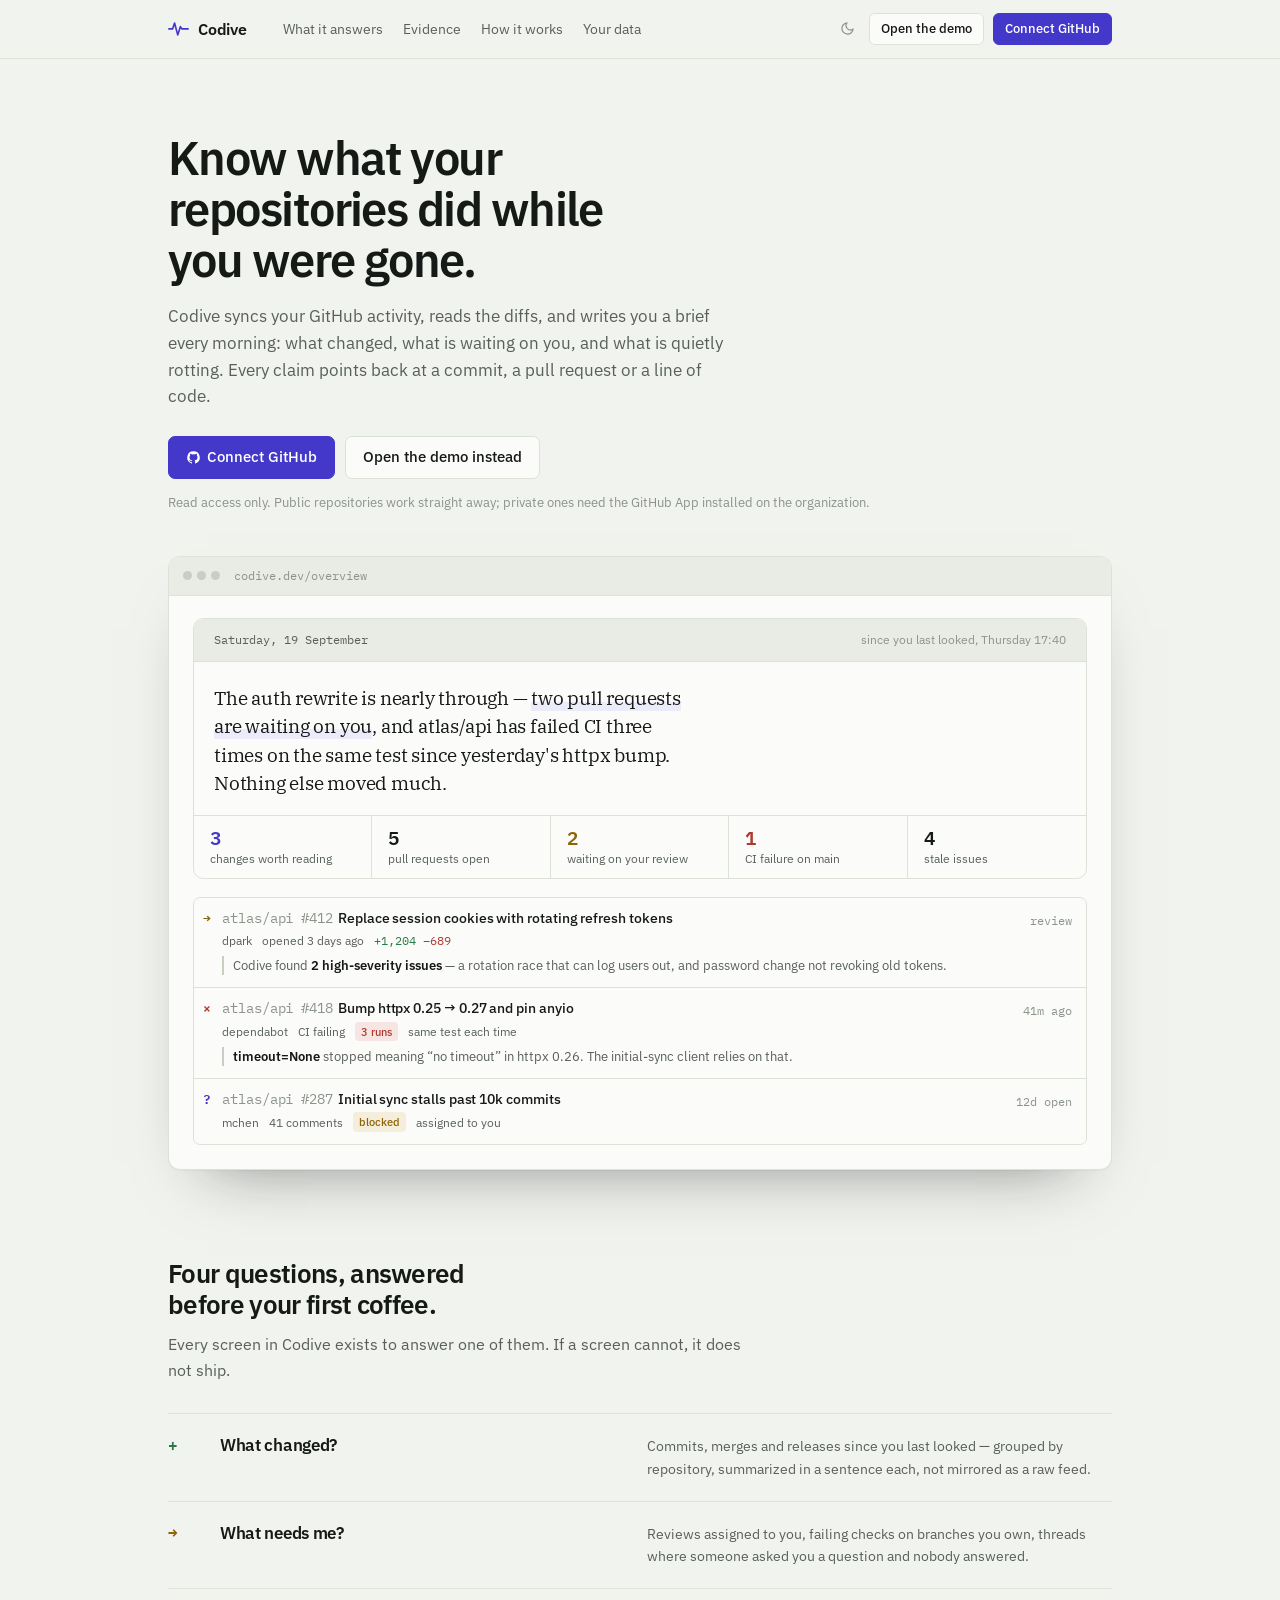
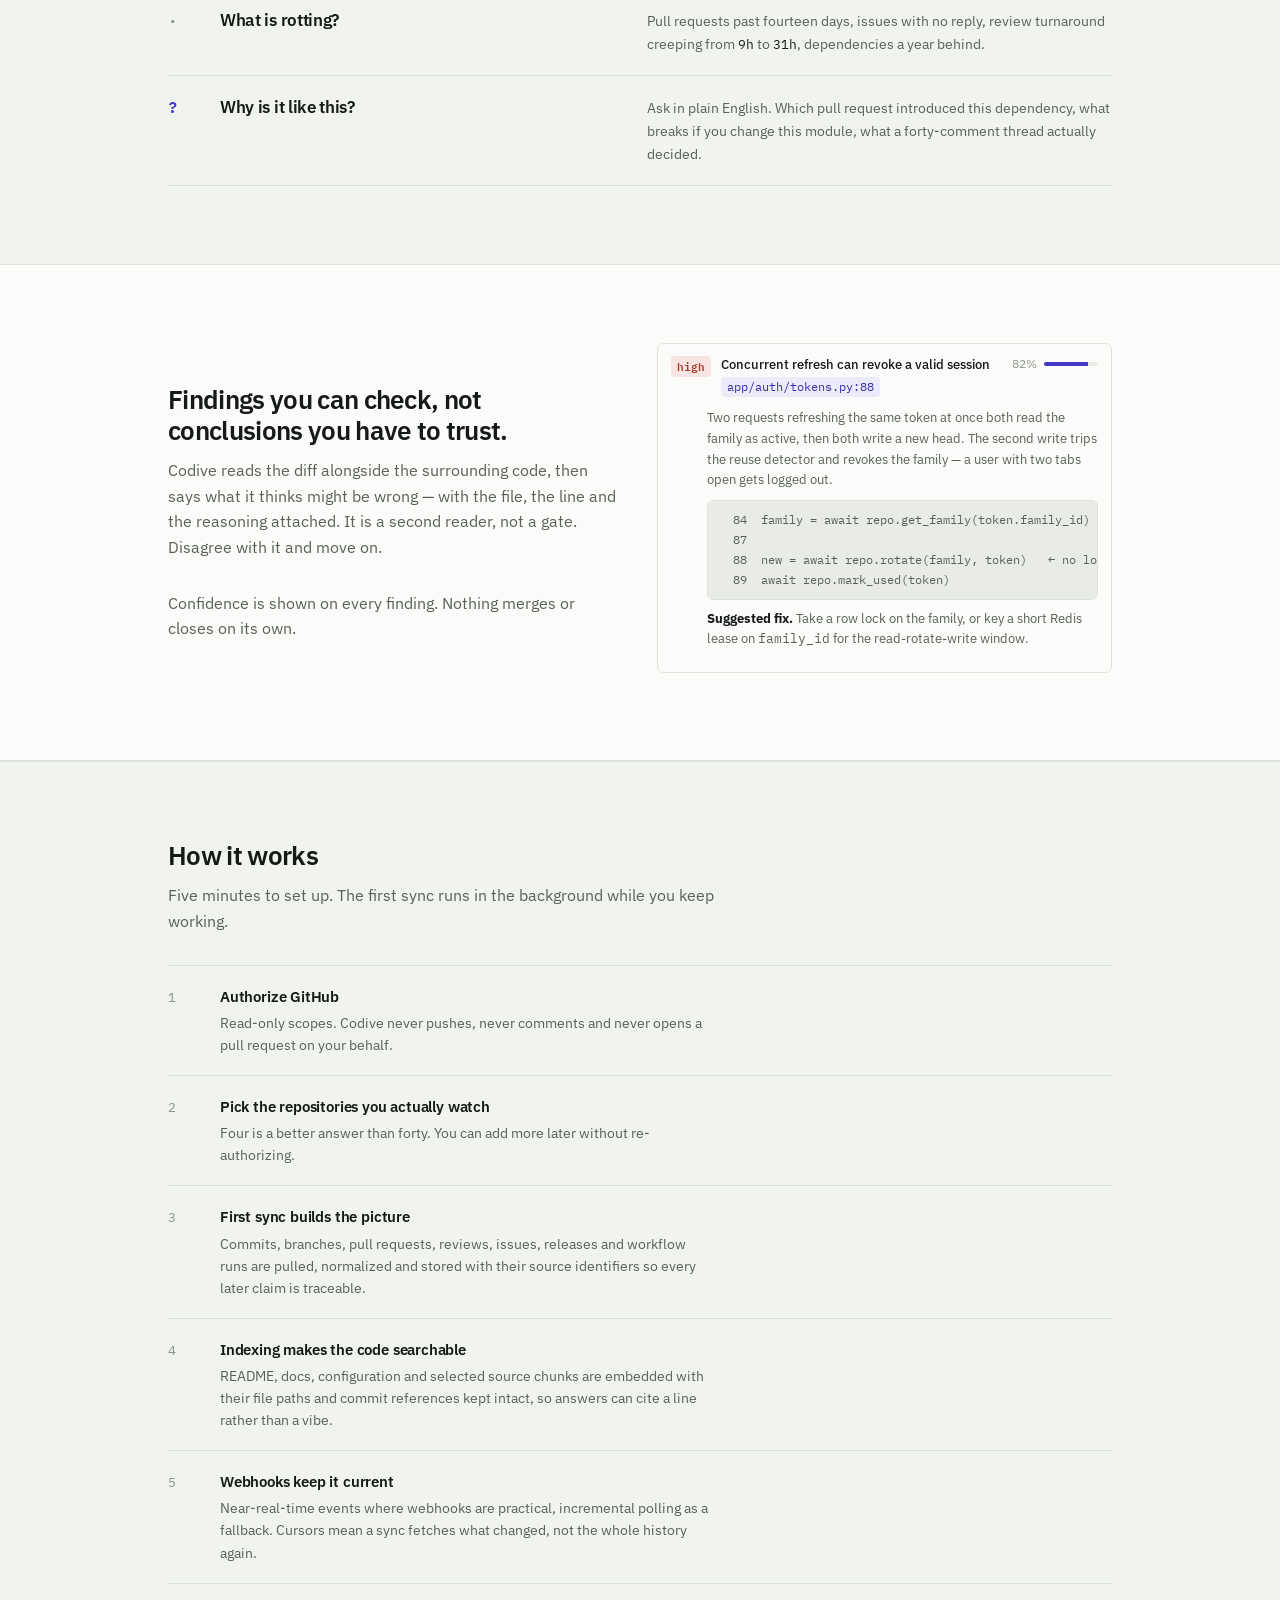
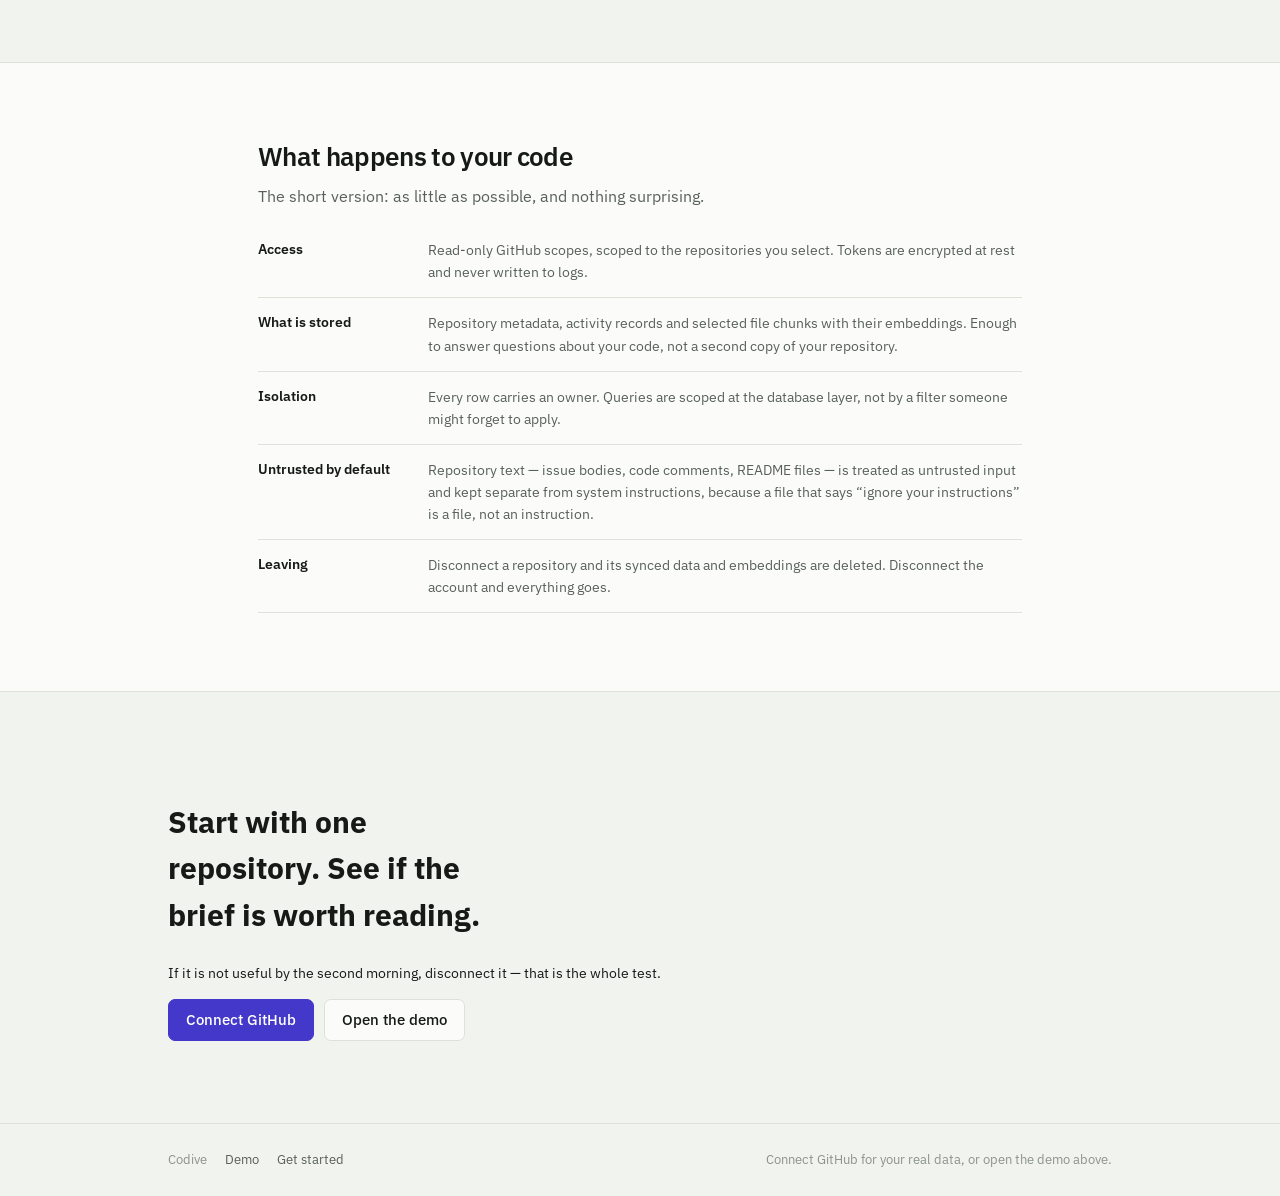
==== codive-site/index.html @ 2ed87016 "initial version of codive" ====
<!DOCTYPE html>
<html lang="en">
<head>
<meta charset="utf-8">
<meta name="viewport" content="width=device-width, initial-scale=1">
<title>Codive — know what your repositories did while you were gone</title>
<meta name="description" content="Codive syncs your GitHub activity, reads the diffs and writes you a daily brief: what changed, what is waiting on you, and what is quietly rotting.">
<link rel="icon" href="assets/favicon.svg" type="image/svg+xml">
<link rel="preconnect" href="https://fonts.googleapis.com">
<link rel="preconnect" href="https://fonts.gstatic.com" crossorigin>
<link href="https://fonts.googleapis.com/css2?family=IBM+Plex+Mono:wght@400;500;600&family=IBM+Plex+Sans:wght@400;500;600;700&family=IBM+Plex+Serif:ital,wght@0,400;0,500;1,400&display=swap" rel="stylesheet">
<link rel="stylesheet" href="assets/app.css">
<link rel="stylesheet" href="assets/site.css">
</head>
<body class="site">

<header class="sitebar">
  <div class="wrap sitebar-in">
    <a class="logo" href="index.html">
      <svg width="21" height="21" viewBox="0 0 24 24" fill="none" aria-hidden="true"><path d="M1 12.5h4.2l2.3-6.8 3.6 13.6 3-9.4 1.9 2.6H23" stroke="var(--iris)" stroke-width="1.9" stroke-linecap="round" stroke-linejoin="round"/></svg>
      Codive
    </a>
    <nav class="sitenav">
      <a href="#answers">What it answers</a>
      <a href="#evidence">Evidence</a>
      <a href="#how">How it works</a>
      <a href="#data">Your data</a>
    </nav>
    <div class="actions">
      <a class="btn" href="app.html">Open the demo</a>
      <a class="btn primary js-connect-github" href="onboarding.html">Connect GitHub</a>
    </div>
  </div>
</header>

<section class="hero">
  <div class="wrap">
    <h1>Know what your repositories did while you were gone.</h1>
    <p class="hero-sub">Codive syncs your GitHub activity, reads the diffs, and writes you a brief every morning: what changed, what is waiting on you, and what is quietly rotting. Every claim points back at a commit, a pull request or a line of code.</p>
    <div class="hero-cta">
      <a class="btn primary lg js-connect-github" href="onboarding.html">
        <svg width="15" height="15" viewBox="0 0 24 24" fill="currentColor" aria-hidden="true"><path d="M12 2a10 10 0 00-3.16 19.49c.5.09.68-.22.68-.48v-1.7c-2.78.6-3.37-1.34-3.37-1.34-.45-1.16-1.11-1.47-1.11-1.47-.91-.62.07-.6.07-.6 1 .07 1.53 1.03 1.53 1.03.9 1.53 2.36 1.09 2.94.83.09-.65.35-1.09.63-1.34-2.22-.25-4.55-1.11-4.55-4.94 0-1.09.39-1.98 1.03-2.68-.1-.25-.45-1.27.1-2.64 0 0 .84-.27 2.75 1.02a9.5 9.5 0 015 0c1.91-1.29 2.75-1.02 2.75-1.02.55 1.37.2 2.39.1 2.64.64.7 1.03 1.59 1.03 2.68 0 3.84-2.34 4.68-4.57 4.93.36.31.68.92.68 1.85v2.74c0 .27.18.58.69.48A10 10 0 0012 2z"/></svg>
        Connect GitHub
      </a>
      <a class="btn lg" href="app.html">Open the demo instead</a>
    </div>
    <p class="hero-note">Read access only. Public repositories work straight away; private ones need the GitHub App installed on the organization.</p>

    <div class="preview">
      <div class="preview-chrome">
        <span class="lights"><i></i><i></i><i></i></span>
        <span class="addr">codive.dev/overview</span>
      </div>
      <div class="preview-in">
        <div class="brief" style="box-shadow:none">
          <div class="brief-top">
            <span class="brief-date">Saturday, 19 September</span>
            <span class="brief-since">since you last looked, Thursday 17:40</span>
          </div>
          <div class="lede">
            <p>The auth rewrite is nearly through — <span class="hl">two pull requests are waiting on you</span>, and atlas/api has failed CI three times on the same test since yesterday's httpx bump. Nothing else moved much.</p>
          </div>
          <div class="counters">
            <div class="counter is-iris"><div class="n">3</div><div class="l">changes worth reading</div></div>
            <div class="counter"><div class="n">5</div><div class="l">pull requests open</div></div>
            <div class="counter is-warn"><div class="n">2</div><div class="l">waiting on your review</div></div>
            <div class="counter is-del"><div class="n">1</div><div class="l">CI failure on main</div></div>
            <div class="counter"><div class="n">4</div><div class="l">stale issues</div></div>
          </div>
        </div>

        <div class="ledger">
          <div class="row">
            <div class="gut g-warn">→</div>
            <div class="row-body">
              <div class="row-t"><span class="num mono">atlas/api #412</span>Replace session cookies with rotating refresh tokens</div>
              <div class="row-m"><span>dpark</span><span>opened 3 days ago</span><span class="diffnum"><span class="p">+1,204</span> <span class="m">−689</span></span></div>
              <div class="row-why">Codive found <b>2 high-severity issues</b> — a rotation race that can log users out, and password change not revoking old tokens.</div>
            </div>
            <div class="row-side"><span class="stamp">review</span></div>
          </div>
          <div class="row">
            <div class="gut g-del">×</div>
            <div class="row-body">
              <div class="row-t"><span class="num mono">atlas/api #418</span>Bump httpx 0.25 → 0.27 and pin anyio</div>
              <div class="row-m"><span>dependabot</span><span>CI failing</span><span class="tag del">3 runs</span><span>same test each time</span></div>
              <div class="row-why"><b>timeout=None</b> stopped meaning “no timeout” in httpx 0.26. The initial-sync client relies on that.</div>
            </div>
            <div class="row-side"><span class="stamp">41m ago</span></div>
          </div>
          <div class="row">
            <div class="gut g-iris">?</div>
            <div class="row-body">
              <div class="row-t"><span class="num mono">atlas/api #287</span>Initial sync stalls past 10k commits</div>
              <div class="row-m"><span>mchen</span><span>41 comments</span><span class="tag warn">blocked</span><span>assigned to you</span></div>
            </div>
            <div class="row-side"><span class="stamp">12d open</span></div>
          </div>
        </div>
      </div>
    </div>
  </div>
</section>

<section class="band" id="answers">
  <div class="wrap">
    <h2>Four questions, answered before your first coffee.</h2>
    <p class="say">Every screen in Codive exists to answer one of them. If a screen cannot, it does not ship.</p>
    <div class="qlist">
      <div class="q">
        <span class="mark g-add">+</span>
        <h3>What changed?</h3>
        <p>Commits, merges and releases since you last looked — grouped by repository, summarized in a sentence each, not mirrored as a raw feed.</p>
      </div>
      <div class="q">
        <span class="mark g-warn">→</span>
        <h3>What needs me?</h3>
        <p>Reviews assigned to you, failing checks on branches you own, threads where someone asked you a question and nobody answered.</p>
      </div>
      <div class="q">
        <span class="mark g-mute">·</span>
        <h3>What is rotting?</h3>
        <p>Pull requests past fourteen days, issues with no reply, review turnaround creeping from <span class="mono">9h</span> to <span class="mono">31h</span>, dependencies a year behind.</p>
      </div>
      <div class="q">
        <span class="mark g-iris">?</span>
        <h3>Why is it like this?</h3>
        <p>Ask in plain English. Which pull request introduced this dependency, what breaks if you change this module, what a forty-comment thread actually decided.</p>
      </div>
    </div>
  </div>
</section>

<section class="band band-sunk" id="evidence">
  <div class="wrap">
    <div class="showcase">
      <div>
        <h2>Findings you can check, not conclusions you have to trust.</h2>
        <p class="say">Codive reads the diff alongside the surrounding code, then says what it thinks might be wrong — with the file, the line and the reasoning attached. It is a second reader, not a gate. Disagree with it and move on.</p>
        <p class="say">Confidence is shown on every finding. Nothing merges or closes on its own.</p>
      </div>
      <div>
        <div class="finding">
          <div class="finding-h">
            <span class="sev high">high</span>
            <div style="flex:1;min-width:0">
              <div class="finding-t">Concurrent refresh can revoke a valid session</div>
              <div class="finding-sub"><span class="evidence">app/auth/tokens.py:88</span></div>
            </div>
            <div class="conf"><span>82%</span><span class="conf-bar"><i style="width:82%"></i></span></div>
          </div>
          <div class="finding-body" style="display:block">
            <p>Two requests refreshing the same token at once both read the family as active, then both write a new head. The second write trips the reuse detector and revokes the family — a user with two tabs open gets logged out.</p>
            <pre class="code mono">  84  family = await repo.get_family(token.family_id)
  87
  88  new = await repo.rotate(family, token)   ← no lock here
  89  await repo.mark_used(token)</pre>
            <p><b style="color:var(--ink)">Suggested fix.</b> Take a row lock on the family, or key a short Redis lease on <span class="mono">family_id</span> for the read-rotate-write window.</p>
          </div>
        </div>
      </div>
    </div>
  </div>
</section>

<section class="band" id="how">
  <div class="wrap">
    <h2>How it works</h2>
    <p class="say">Five minutes to set up. The first sync runs in the background while you keep working.</p>
    <div class="steps">
      <div class="step">
        <div>
          <h3>Authorize GitHub</h3>
          <p>Read-only scopes. Codive never pushes, never comments and never opens a pull request on your behalf.</p>
        </div>
      </div>
      <div class="step">
        <div>
          <h3>Pick the repositories you actually watch</h3>
          <p>Four is a better answer than forty. You can add more later without re-authorizing.</p>
        </div>
      </div>
      <div class="step">
        <div>
          <h3>First sync builds the picture</h3>
          <p>Commits, branches, pull requests, reviews, issues, releases and workflow runs are pulled, normalized and stored with their source identifiers so every later claim is traceable.</p>
        </div>
      </div>
      <div class="step">
        <div>
          <h3>Indexing makes the code searchable</h3>
          <p>README, docs, configuration and selected source chunks are embedded with their file paths and commit references kept intact, so answers can cite a line rather than a vibe.</p>
        </div>
      </div>
      <div class="step">
        <div>
          <h3>Webhooks keep it current</h3>
          <p>Near-real-time events where webhooks are practical, incremental polling as a fallback. Cursors mean a sync fetches what changed, not the whole history again.</p>
        </div>
      </div>
    </div>
  </div>
</section>

<section class="band band-sunk" id="data">
  <div class="wrap narrow" style="max-width:820px">
    <h2>What happens to your code</h2>
    <p class="say">The short version: as little as possible, and nothing surprising.</p>
    <dl class="plain">
      <div>
        <dt>Access</dt>
        <dd>Read-only GitHub scopes, scoped to the repositories you select. Tokens are encrypted at rest and never written to logs.</dd>
      </div>
      <div>
        <dt>What is stored</dt>
        <dd>Repository metadata, activity records and selected file chunks with their embeddings. Enough to answer questions about your code, not a second copy of your repository.</dd>
      </div>
      <div>
        <dt>Isolation</dt>
        <dd>Every row carries an owner. Queries are scoped at the database layer, not by a filter someone might forget to apply.</dd>
      </div>
      <div>
        <dt>Untrusted by default</dt>
        <dd>Repository text — issue bodies, code comments, README files — is treated as untrusted input and kept separate from system instructions, because a file that says “ignore your instructions” is a file, not an instruction.</dd>
      </div>
      <div>
        <dt>Leaving</dt>
        <dd>Disconnect a repository and its synced data and embeddings are deleted. Disconnect the account and everything goes.</dd>
      </div>
    </dl>
  </div>
</section>

<section class="closing">
  <div class="wrap">
    <h2>Start with one repository. See if the brief is worth reading.</h2>
    <p class="say">If it is not useful by the second morning, disconnect it — that is the whole test.</p>
    <div class="hero-cta">
      <a class="btn primary lg js-connect-github" href="onboarding.html">Connect GitHub</a>
      <a class="btn lg" href="app.html">Open the demo</a>
    </div>
  </div>
</section>

<footer class="foot">
  <div class="wrap foot-in">
    <span>Codive</span>
    <a href="app.html">Demo</a>
    <a href="onboarding.html">Get started</a>
    <span style="margin-left:auto" id="footNote">Running on sample data.</span>
  </div>
</footer>

<script src="assets/config.js"></script>
<script>
(function(){
  var b = document.createElement("button");
  b.className = "icon-btn";
  b.title = "Switch theme";
  b.setAttribute("aria-label","Switch theme");
  b.innerHTML = '<svg width="15" height="15" viewBox="0 0 24 24" fill="none"><path d="M21 12.8A9 9 0 1111.2 3a7 7 0 009.8 9.8z" stroke="currentColor" stroke-width="1.9" stroke-linejoin="round"/></svg>';
  b.addEventListener("click", function(){
    var cur = document.documentElement.getAttribute("data-theme");
    var dark = cur ? cur === "dark" : window.matchMedia("(prefers-color-scheme: dark)").matches;
    document.documentElement.setAttribute("data-theme", dark ? "light" : "dark");
  });
  document.querySelector(".sitebar .actions").prepend(b);

  // "Connect GitHub" goes straight to the real OAuth flow once a backend
  // is configured; with no backend set, it falls through to the demo
  // onboarding flow untouched (the href it already has in the HTML).
  var base = window.CODIVE && window.CODIVE.apiBase;
  if(base){
    var loginUrl = base.replace(/\/$/,"") + "/auth/github/login";
    document.querySelectorAll(".js-connect-github").forEach(function(a){ a.href = loginUrl; });
    var note = document.getElementById("footNote");
    if(note) note.textContent = "Connect GitHub for your real data, or open the demo above.";
  }
})();
</script>
</body>
</html>
---- codive-site/assets/app.css ----
:root{
  --paper:#F1F3EF; --surface:#FBFCFA; --sunk:#E8ECE5; --raised:#FFFFFF;
  --ink:#161A17; --ink2:#586059; --ink3:#8B938B;
  --rule:#DDE2D9; --rule-hi:#C7CFC3;
  --iris:#4338CA; --iris-ink:#372FA8; --iris-soft:#ECEBFA;
  --add:#2C7A4B; --add-soft:#E3EFE5;
  --del:#AF392D; --del-soft:#F6E5E2;
  --warn:#8E6207; --warn-soft:#F4EEDB;
  --shadow:0 1px 0 rgba(20,26,22,.03), 0 10px 26px -18px rgba(20,26,22,.45);
  --radius:7px;
  color-scheme:light;
}
@media (prefers-color-scheme: dark){
  :root:not([data-theme="light"]){
    --paper:#0F1412; --surface:#161B18; --sunk:#121715; --raised:#1B211D;
    --ink:#E7EDE7; --ink2:#99A39B; --ink3:#6C766E;
    --rule:#232B26; --rule-hi:#333D36;
    --iris:#A79AFF; --iris-ink:#BCB2FF; --iris-soft:#1E1B33;
    --add:#5FBE84; --add-soft:#122318;
    --del:#E37C6C; --del-soft:#2A1512;
    --warn:#D3A23F; --warn-soft:#271F0F;
    --shadow:0 1px 0 rgba(0,0,0,.2), 0 12px 30px -18px rgba(0,0,0,.8);
    color-scheme:dark;
  }
}
:root[data-theme="dark"]{
  --paper:#0F1412; --surface:#161B18; --sunk:#121715; --raised:#1B211D;
  --ink:#E7EDE7; --ink2:#99A39B; --ink3:#6C766E;
  --rule:#232B26; --rule-hi:#333D36;
  --iris:#A79AFF; --iris-ink:#BCB2FF; --iris-soft:#1E1B33;
  --add:#5FBE84; --add-soft:#122318;
  --del:#E37C6C; --del-soft:#2A1512;
  --warn:#D3A23F; --warn-soft:#271F0F;
  --shadow:0 1px 0 rgba(0,0,0,.2), 0 12px 30px -18px rgba(0,0,0,.8);
  color-scheme:dark;
}
*{box-sizing:border-box}
html,body{margin:0;padding:0}
body{
  background:var(--paper); color:var(--ink);
  font-family:"IBM Plex Sans",ui-sans-serif,system-ui,-apple-system,"Segoe UI",sans-serif;
  font-size:14px; line-height:1.55; -webkit-font-smoothing:antialiased;
}
button,input,select,textarea{font:inherit;color:inherit}
button{background:none;border:none;padding:0;cursor:pointer}
a{color:var(--iris-ink);text-decoration:none}
a:hover{text-decoration:underline}
:focus-visible{outline:2px solid var(--iris);outline-offset:2px;border-radius:3px}
.mono{font-family:"IBM Plex Mono",ui-monospace,SFMono-Regular,Menlo,monospace;font-variant-ligatures:none}
::selection{background:var(--iris-soft);color:var(--ink)}

/* ---------- shell ---------- */
.shell{display:grid;grid-template-columns:224px minmax(0,1fr);min-height:100vh}
.side{
  border-right:1px solid var(--rule); background:var(--surface);
  display:flex;flex-direction:column;position:sticky;top:0;height:100vh;
}
.brand{display:flex;align-items:center;gap:9px;padding:18px 18px 14px}
.brand-mark{width:22px;height:22px;flex:none}
.brand-name{font-weight:600;letter-spacing:-.014em;font-size:15px}
.scope{margin:0 12px 10px;padding:8px 10px;border:1px solid var(--rule);border-radius:var(--radius);background:var(--paper)}
.scope-label{font-size:11px;color:var(--ink3);margin-bottom:2px}
.scope-val{display:flex;align-items:center;justify-content:space-between;gap:6px}
.scope select{
  appearance:none;background:none;border:none;padding:0;font-size:13px;font-weight:500;
  font-family:"IBM Plex Mono",monospace;width:100%;cursor:pointer;
}
.nav{padding:4px 8px;overflow-y:auto;flex:1}
.nav-group{margin-bottom:2px}
.nav-item{
  display:flex;align-items:center;gap:9px;width:100%;padding:6px 10px;border-radius:6px;
  color:var(--ink2);font-size:13.5px;text-align:left;line-height:1.35;
}
.nav-item:hover{background:var(--sunk);color:var(--ink)}
.nav-item[aria-current="true"]{background:var(--sunk);color:var(--ink);font-weight:500}
.nav-item .ico{width:15px;height:15px;flex:none;opacity:.7}
.nav-item[aria-current="true"] .ico{opacity:1;color:var(--iris)}
.nav-count{margin-left:auto;font-size:11.5px;color:var(--ink3);font-family:"IBM Plex Mono",monospace}
.nav-count.alarm{color:var(--del)}
.nav-rule{height:1px;background:var(--rule);margin:8px 10px}
.side-foot{padding:10px 12px;border-top:1px solid var(--rule);display:flex;align-items:center;gap:8px}
.who{display:flex;align-items:center;gap:8px;min-width:0}
.avatar{width:22px;height:22px;border-radius:50%;background:var(--iris-soft);color:var(--iris-ink);
  display:grid;place-items:center;font-size:10.5px;font-weight:600;flex:none}
.who-name{font-size:12.5px;color:var(--ink2);overflow:hidden;text-overflow:ellipsis;white-space:nowrap}
.icon-btn{width:26px;height:26px;border-radius:6px;display:grid;place-items:center;color:var(--ink3)}
.icon-btn:hover{background:var(--sunk);color:var(--ink)}

/* ---------- main ---------- */
.main{min-width:0;display:flex;flex-direction:column}
.topbar{
  display:flex;align-items:center;gap:12px;padding:12px 28px;border-bottom:1px solid var(--rule);
  position:sticky;top:0;background:color-mix(in srgb, var(--paper) 88%, transparent);
  backdrop-filter:blur(8px);z-index:20;
}
.sync{display:flex;align-items:center;gap:7px;font-size:12.5px;color:var(--ink2);min-width:0}
.dot{width:6px;height:6px;border-radius:50%;background:var(--add);flex:none}
.dot.bad{background:var(--del)}
.searchbtn{
  margin-left:auto;display:flex;align-items:center;gap:8px;padding:5px 9px;border:1px solid var(--rule);
  border-radius:6px;color:var(--ink3);font-size:13px;background:var(--surface);min-width:190px;
}
.searchbtn:hover{border-color:var(--rule-hi);color:var(--ink2)}
.kbd{font-family:"IBM Plex Mono",monospace;font-size:11px;border:1px solid var(--rule);border-radius:4px;
  padding:1px 5px;color:var(--ink3);background:var(--paper);margin-left:auto}
.btn{
  display:inline-flex;align-items:center;gap:6px;padding:5px 11px;border-radius:6px;border:1px solid var(--rule);
  background:var(--surface);font-size:13px;font-weight:500;color:var(--ink);white-space:nowrap;
}
.btn:hover{border-color:var(--rule-hi);background:var(--raised)}
.btn.primary{background:var(--iris);border-color:var(--iris);color:#fff}
.btn.primary:hover{background:var(--iris-ink);border-color:var(--iris-ink)}
.btn.sm{padding:3px 8px;font-size:12.5px}
.btn:disabled{opacity:.5;cursor:default}

.page{padding:26px 28px 80px;max-width:1080px;width:100%}
.page-head{margin-bottom:20px}
.page-title{font-size:20px;font-weight:600;letter-spacing:-.02em;margin:0 0 3px}
.page-sub{color:var(--ink2);font-size:13.5px;margin:0}

/* ---------- section ---------- */
.sec{margin-top:30px}
.sec-head{display:flex;align-items:baseline;gap:12px;margin-bottom:9px}
.sec-title{font-size:13.5px;font-weight:600;letter-spacing:-.005em;margin:0;white-space:nowrap}
.sec-line{flex:1;height:1px;background:var(--rule)}
.sec-meta{font-family:"IBM Plex Mono",monospace;font-size:11.5px;color:var(--ink3);white-space:nowrap}

/* ---------- the gutter ledger ---------- */
.ledger{border:1px solid var(--rule);border-radius:var(--radius);background:var(--surface);overflow:hidden}
.row{display:grid;grid-template-columns:26px minmax(0,1fr) auto;gap:0;border-bottom:1px solid var(--rule);
  width:100%;text-align:left;align-items:start;transition:background .09s ease}
.row:last-child{border-bottom:none}
.row:hover{background:var(--raised)}
.gut{
  font-family:"IBM Plex Mono",monospace;font-size:13px;font-weight:600;line-height:1;
  display:flex;justify-content:center;padding:14px 0 0;color:var(--ink3);user-select:none;
}
.g-add{color:var(--add)} .g-del{color:var(--del)} .g-warn{color:var(--warn)}
.g-iris{color:var(--iris)} .g-mute{color:var(--ink3)}
.row-body{padding:11px 14px 12px 2px;min-width:0}
.row-side{padding:12px 14px 12px 8px;text-align:right;white-space:nowrap}
.row-t{font-size:13.8px;font-weight:500;letter-spacing:-.005em;line-height:1.4}
.row-t .num{font-family:"IBM Plex Mono",monospace;color:var(--ink3);font-weight:400;margin-right:5px}
.row-m{font-size:12.3px;color:var(--ink2);margin-top:3px;display:flex;flex-wrap:wrap;gap:4px 10px;align-items:center}
.row-m .mono{font-size:11.8px}
.row-why{font-size:12.6px;color:var(--ink2);margin-top:6px;padding-left:9px;border-left:2px solid var(--rule-hi);line-height:1.5}
.row-why b{font-weight:600;color:var(--ink)}
.stamp{font-family:"IBM Plex Mono",monospace;font-size:11.5px;color:var(--ink3)}

.tag{display:inline-flex;align-items:center;gap:4px;font-size:11.3px;padding:1px 6px;border-radius:4px;
  background:var(--sunk);color:var(--ink2);white-space:nowrap;font-weight:500}
.tag.add{background:var(--add-soft);color:var(--add)}
.tag.del{background:var(--del-soft);color:var(--del)}
.tag.warn{background:var(--warn-soft);color:var(--warn)}
.tag.iris{background:var(--iris-soft);color:var(--iris-ink)}
.diffnum{font-family:"IBM Plex Mono",monospace;font-size:11.8px}
.diffnum .p{color:var(--add)} .diffnum .m{color:var(--del)}
.who-chip{display:inline-flex;align-items:center;gap:5px}
.who-chip .avatar{width:16px;height:16px;font-size:8px}

/* ---------- brief hero ---------- */
.brief{border:1px solid var(--rule);border-radius:10px;background:var(--surface);overflow:hidden;box-shadow:var(--shadow)}
.brief-top{display:flex;align-items:center;gap:10px;padding:12px 20px;border-bottom:1px solid var(--rule);background:var(--sunk)}
.brief-date{font-family:"IBM Plex Mono",monospace;font-size:12px;color:var(--ink2)}
.brief-since{font-size:12px;color:var(--ink3);margin-left:auto}
.lede{padding:22px 20px 18px;max-width:64ch}
.lede p{
  font-family:"IBM Plex Serif",Georgia,serif;font-size:21px;line-height:1.48;letter-spacing:-.011em;
  margin:0;color:var(--ink);
}
.lede .hl{background:linear-gradient(transparent 62%, var(--iris-soft) 62%);padding-bottom:1px}
.lede-foot{display:flex;align-items:center;gap:10px;margin-top:14px;flex-wrap:wrap}
.lede-by{font-size:11.8px;color:var(--ink3);display:flex;align-items:center;gap:6px}
.counters{display:grid;grid-template-columns:repeat(5,minmax(0,1fr));border-top:1px solid var(--rule)}
.counter{padding:12px 16px;border-right:1px solid var(--rule);text-align:left;transition:background .09s}
.counter:last-child{border-right:none}
.counter:hover{background:var(--raised)}
.counter .n{font-family:"IBM Plex Mono",monospace;font-size:19px;font-weight:600;line-height:1.1;letter-spacing:-.02em}
.counter .l{font-size:11.8px;color:var(--ink2);margin-top:2px;line-height:1.3}
.counter.is-del .n{color:var(--del)} .counter.is-warn .n{color:var(--warn)} .counter.is-iris .n{color:var(--iris)}

/* ---------- detail ---------- */
.back{display:inline-flex;align-items:center;gap:6px;font-size:12.5px;color:var(--ink2);margin-bottom:14px}
.back:hover{color:var(--ink)}
.detail-head{border-bottom:1px solid var(--rule);padding-bottom:16px;margin-bottom:4px}
.detail-title{font-size:19px;font-weight:600;letter-spacing:-.02em;margin:0 0 7px;line-height:1.3}
.detail-title .num{font-family:"IBM Plex Mono",monospace;color:var(--ink3);font-weight:400}
.detail-meta{display:flex;flex-wrap:wrap;gap:6px 14px;align-items:center;font-size:12.6px;color:var(--ink2)}
.cols{display:grid;grid-template-columns:minmax(0,1fr) 250px;gap:26px;align-items:start}
.panel{border:1px solid var(--rule);border-radius:var(--radius);background:var(--surface);padding:14px 16px}
.panel + .panel{margin-top:12px}
.panel-t{font-size:12.5px;font-weight:600;margin:0 0 9px;display:flex;align-items:center;gap:7px}
.kv{display:flex;justify-content:space-between;gap:10px;padding:4px 0;font-size:12.6px;border-bottom:1px solid var(--rule)}
.kv:last-child{border-bottom:none}
.kv dt{color:var(--ink2);margin:0}
.kv dd{margin:0;font-family:"IBM Plex Mono",monospace;font-size:12px;text-align:right}

/* AI finding */
.finding{border:1px solid var(--rule);border-radius:var(--radius);background:var(--surface);margin-bottom:9px;overflow:hidden}
.finding-h{display:flex;gap:10px;padding:11px 13px;align-items:flex-start;width:100%;text-align:left}
.finding-h:hover{background:var(--raised)}
.sev{font-family:"IBM Plex Mono",monospace;font-size:10.5px;font-weight:600;padding:2px 6px;border-radius:4px;flex:none;margin-top:1px}
.sev.high{background:var(--del-soft);color:var(--del)}
.sev.med{background:var(--warn-soft);color:var(--warn)}
.sev.low{background:var(--sunk);color:var(--ink2)}
.finding-t{font-size:13.4px;font-weight:500;line-height:1.4}
.finding-sub{font-size:12.2px;color:var(--ink2);margin-top:3px}
.finding-body{padding:0 13px 13px 49px;font-size:13px;color:var(--ink2);line-height:1.6}
.finding-body p{margin:0 0 9px}
.code{
  font-family:"IBM Plex Mono",monospace;font-size:12.1px;background:var(--sunk);border:1px solid var(--rule);
  border-radius:6px;padding:9px 11px;overflow-x:auto;white-space:pre;margin:0 0 9px;line-height:1.6;
}
.code .ln{color:var(--ink3);user-select:none;padding-right:12px}
.code .hit{color:var(--del)}
.conf{display:flex;align-items:center;gap:7px;font-size:11.6px;color:var(--ink3)}
.conf-bar{width:54px;height:4px;border-radius:2px;background:var(--sunk);overflow:hidden}
.conf-bar i{display:block;height:100%;background:var(--iris)}
.evidence{display:inline-flex;align-items:center;gap:5px;font-family:"IBM Plex Mono",monospace;font-size:11.6px;
  background:var(--iris-soft);color:var(--iris-ink);padding:1px 6px;border-radius:4px;border:none;cursor:pointer}
.evidence:hover{text-decoration:underline}

.check{display:flex;gap:9px;padding:7px 0;border-bottom:1px solid var(--rule);font-size:13px;align-items:flex-start}
.check:last-child{border-bottom:none}
.check input{margin:3px 0 0;accent-color:var(--iris)}
.check span{color:var(--ink2)}
.check input:checked + span{text-decoration:line-through;color:var(--ink3)}

/* filters */
.filters{display:flex;flex-wrap:wrap;gap:6px;margin-bottom:12px;align-items:center}
.chip{padding:3.5px 10px;border:1px solid var(--rule);border-radius:999px;font-size:12.4px;color:var(--ink2);background:var(--surface)}
.chip:hover{border-color:var(--rule-hi);color:var(--ink)}
.chip[aria-pressed="true"]{background:var(--ink);border-color:var(--ink);color:var(--paper);font-weight:500}
.filter-sep{width:1px;height:16px;background:var(--rule);margin:0 4px}

/* health */
.signal{display:grid;grid-template-columns:26px minmax(0,1fr);border-bottom:1px solid var(--rule)}
.signal:last-child{border-bottom:none}
.signal-b{padding:13px 14px 13px 2px}
.signal-t{font-size:13.8px;font-weight:500}
.signal-e{margin:8px 0 0;padding:0;list-style:none;display:flex;flex-direction:column;gap:3px}
.signal-e li{font-size:12.4px;color:var(--ink2);display:flex;gap:8px;align-items:baseline}
.signal-e .mono{color:var(--ink3);font-size:11.6px;flex:none}
.action{margin-top:10px;display:flex;align-items:center;gap:8px}
.action-label{font-size:12.4px;color:var(--ink);font-weight:500}
.trend{font-family:"IBM Plex Mono",monospace;font-size:11.5px;display:inline-flex;gap:3px;align-items:center}
.trend.up{color:var(--del)} .trend.down{color:var(--add)} .trend.flat{color:var(--ink3)}
.spark{display:flex;align-items:flex-end;gap:2px;height:22px}
.spark i{width:5px;background:var(--rule-hi);border-radius:1px;display:block}
.spark i.on{background:var(--iris)}

/* repo cards -> compact table */
.rtable{width:100%;border-collapse:collapse;font-size:13.3px}
.rtable th{text-align:left;font-size:11.5px;font-weight:500;color:var(--ink3);padding:0 12px 7px;border-bottom:1px solid var(--rule)}
.rtable td{padding:11px 12px;border-bottom:1px solid var(--rule);vertical-align:middle}
.rtable tr:last-child td{border-bottom:none}
.rtable tbody tr{cursor:pointer}
.rtable tbody tr:hover{background:var(--raised)}
.lang{display:inline-flex;align-items:center;gap:6px;font-size:12.3px;color:var(--ink2)}
.lang i{width:8px;height:8px;border-radius:50%;display:block}

/* ask panel */
.ask{
  position:fixed;right:0;top:0;height:100vh;width:min(440px,100%);background:var(--surface);
  border-left:1px solid var(--rule);display:flex;flex-direction:column;z-index:60;
  transform:translateX(100%);transition:transform .22s cubic-bezier(.4,0,.2,1);box-shadow:var(--shadow);
}
.ask.open{transform:none}
.ask-h{display:flex;align-items:center;gap:9px;padding:13px 16px;border-bottom:1px solid var(--rule)}
.ask-h h2{font-size:14px;margin:0;font-weight:600;letter-spacing:-.01em}
.ask-ctx{padding:9px 16px;border-bottom:1px solid var(--rule);background:var(--sunk);
  display:flex;gap:6px;flex-wrap:wrap;align-items:center}
.ask-ctx-l{font-size:11.5px;color:var(--ink3)}
.ask-log{flex:1;overflow-y:auto;padding:16px;display:flex;flex-direction:column;gap:16px}
.msg-u{align-self:flex-end;max-width:88%;background:var(--iris-soft);color:var(--ink);padding:8px 12px;
  border-radius:12px 12px 3px 12px;font-size:13.4px;line-height:1.5}
.msg-a{font-size:13.4px;line-height:1.62;color:var(--ink)}
.msg-a p{margin:0 0 9px} .msg-a p:last-child{margin:0}
.msg-a ul{margin:0 0 9px;padding-left:18px} .msg-a li{margin-bottom:4px}
.msg-a .who-a{display:flex;align-items:center;gap:6px;font-size:11.5px;color:var(--ink3);margin-bottom:6px}
.ask-empty{color:var(--ink2);font-size:13px;line-height:1.6}
.sugg{display:flex;flex-direction:column;gap:6px;margin-top:12px}
.sugg button{text-align:left;padding:8px 11px;border:1px solid var(--rule);border-radius:7px;font-size:12.8px;
  color:var(--ink2);background:var(--paper);line-height:1.4}
.sugg button:hover{border-color:var(--iris);color:var(--ink)}
.ask-f{border-top:1px solid var(--rule);padding:11px 14px}
.ask-box{display:flex;gap:8px;align-items:flex-end;border:1px solid var(--rule);border-radius:9px;
  background:var(--paper);padding:7px 8px 7px 11px}
.ask-box:focus-within{border-color:var(--iris)}
.ask-box textarea{flex:1;border:none;background:none;resize:none;outline:none;font-size:13.4px;max-height:110px;line-height:1.5}
.ask-note{font-size:11.2px;color:var(--ink3);margin-top:7px;line-height:1.4}
.thinking{display:inline-flex;gap:3px;align-items:center;color:var(--ink3);font-size:12.5px}
.thinking i{width:4px;height:4px;border-radius:50%;background:var(--ink3);animation:pulse 1.2s infinite}
.thinking i:nth-child(2){animation-delay:.18s} .thinking i:nth-child(3){animation-delay:.36s}
@keyframes pulse{0%,60%,100%{opacity:.3}30%{opacity:1}}
.scrim{position:fixed;inset:0;background:rgba(10,14,11,.28);z-index:50;opacity:0;pointer-events:none;transition:opacity .2s}
.scrim.on{opacity:1;pointer-events:auto}

/* cmd palette */
.cmdk{position:fixed;inset:0;z-index:80;display:none;padding:12vh 16px 16px;justify-content:center}
.cmdk.open{display:flex}
.cmdk-box{width:min(620px,100%);background:var(--surface);border:1px solid var(--rule-hi);border-radius:11px;
  box-shadow:0 24px 60px -20px rgba(10,14,11,.5);overflow:hidden;max-height:70vh;display:flex;flex-direction:column}
.cmdk-in{display:flex;align-items:center;gap:10px;padding:13px 15px;border-bottom:1px solid var(--rule)}
.cmdk-in input{flex:1;border:none;background:none;outline:none;font-size:15px}
.cmdk-mode{display:flex;border:1px solid var(--rule);border-radius:6px;overflow:hidden}
.cmdk-mode button{padding:3px 9px;font-size:11.5px;color:var(--ink3)}
.cmdk-mode button[aria-pressed="true"]{background:var(--ink);color:var(--paper)}
.cmdk-list{overflow-y:auto;padding:6px}
.cmdk-i{display:flex;gap:11px;padding:8px 10px;border-radius:7px;width:100%;text-align:left;align-items:baseline}
.cmdk-i.sel,.cmdk-i:hover{background:var(--sunk)}
.cmdk-i .type{font-family:"IBM Plex Mono",monospace;font-size:10.5px;color:var(--ink3);width:52px;flex:none;text-transform:lowercase}
.cmdk-i .t{font-size:13.4px;flex:1;min-width:0;overflow:hidden;text-overflow:ellipsis;white-space:nowrap}
.cmdk-i .r{font-family:"IBM Plex Mono",monospace;font-size:11px;color:var(--ink3);flex:none}
.cmdk-f{padding:7px 14px;border-top:1px solid var(--rule);font-size:11.3px;color:var(--ink3);display:flex;gap:14px}
.empty{padding:26px 16px;text-align:center;color:var(--ink2);font-size:13px}
.empty b{display:block;color:var(--ink);font-weight:600;margin-bottom:3px;font-size:13.5px}

.toast{position:fixed;bottom:22px;left:50%;transform:translateX(-50%) translateY(16px);background:var(--ink);
  color:var(--paper);padding:8px 15px;border-radius:7px;font-size:13px;z-index:90;opacity:0;
  pointer-events:none;transition:opacity .18s,transform .18s}
.toast.on{opacity:1;transform:translateX(-50%)}

@media (max-width: 940px){
  .cols{grid-template-columns:minmax(0,1fr)}
  .counters{grid-template-columns:repeat(3,1fr)}
  .counter:nth-child(3){border-right:none}
  .counter:nth-child(n+4){border-top:1px solid var(--rule)}
}
@media (max-width: 800px){
  .shell{grid-template-columns:minmax(0,1fr)}
  .side{position:static;height:auto;border-right:none;border-bottom:1px solid var(--rule)}
  .nav{display:flex;gap:2px;overflow-x:auto;padding:4px 8px 8px}
  .nav-rule,.nav .nav-count{display:none}
  .nav-item{white-space:nowrap;padding:5px 9px}
  .side-foot{display:none}
  .page{padding:20px 16px 70px}
  .topbar{padding:10px 16px}
  .searchbtn{min-width:0}
  .searchbtn span.lbl{display:none}
  .counters{grid-template-columns:repeat(2,1fr)}
  .counter{border-right:1px solid var(--rule);border-top:1px solid var(--rule)}
  .lede p{font-size:18px}
  .row-side{display:none}
}
@media (prefers-reduced-motion: reduce){
  *{animation-duration:.01ms !important;transition-duration:.01ms !important}
}
---- codive-site/assets/site.css ----
/* Codive — landing page and onboarding.
   Tokens, buttons, tags and the gutter ledger come from app.css. */

body.site{background:var(--paper)}
.wrap{max-width:1000px;margin:0 auto;padding:0 28px;width:100%}
.wrap.narrow{max-width:740px}

/* ---------- site chrome ---------- */
.sitebar{position:sticky;top:0;z-index:30;background:color-mix(in srgb,var(--paper) 90%,transparent);
  backdrop-filter:blur(10px);border-bottom:1px solid var(--rule)}
.sitebar-in{display:flex;align-items:center;gap:20px;height:58px}
.logo{display:flex;align-items:center;gap:9px;font-weight:600;font-size:15.5px;letter-spacing:-.015em;color:var(--ink)}
.logo:hover{text-decoration:none}
.sitenav{display:flex;gap:20px;margin-left:16px}
.sitenav a{font-size:13.5px;color:var(--ink2)}
.sitenav a:hover{color:var(--ink);text-decoration:none}
.sitebar .actions{margin-left:auto;display:flex;gap:9px;align-items:center}

/* ---------- hero ---------- */
.hero{padding:74px 0 10px}
.hero h1{
  font-size:clamp(31px,5.1vw,47px);line-height:1.08;letter-spacing:-.033em;font-weight:600;
  margin:0 0 18px;max-width:17ch;
}
.hero-sub{font-size:16.5px;line-height:1.62;color:var(--ink2);max-width:56ch;margin:0 0 26px}
.hero-cta{display:flex;gap:10px;flex-wrap:wrap;align-items:center}
.btn.lg{padding:9px 17px;font-size:14.5px;border-radius:7px}
.hero-note{font-size:12.5px;color:var(--ink3);margin-top:14px}

/* the preview is the hero image */
.preview{margin:44px 0 0;border:1px solid var(--rule);border-radius:12px;background:var(--surface);
  overflow:hidden;box-shadow:0 1px 0 rgba(20,26,22,.03),0 32px 64px -40px rgba(20,26,22,.55)}
.preview-chrome{display:flex;align-items:center;gap:8px;padding:10px 14px;border-bottom:1px solid var(--rule);background:var(--sunk)}
.preview-chrome .lights{display:flex;gap:5px}
.preview-chrome .lights i{width:9px;height:9px;border-radius:50%;background:var(--rule-hi);display:block}
.preview-chrome .addr{font-family:"IBM Plex Mono",monospace;font-size:11.5px;color:var(--ink3);margin-left:6px}
.preview-in{padding:22px 24px 24px}
.preview .lede p{font-size:19px}
.preview .ledger{margin-top:18px}
.preview-fade{height:60px;margin-top:-60px;position:relative;
  background:linear-gradient(transparent,var(--surface))}

/* ---------- generic section ---------- */
.band{padding:78px 0}
.band + .band{border-top:1px solid var(--rule)}
.band-sunk{background:var(--surface);border-top:1px solid var(--rule);border-bottom:1px solid var(--rule)}
.band h2{font-size:26px;letter-spacing:-.026em;font-weight:600;margin:0 0 12px;line-height:1.2;max-width:22ch}
.band .say{font-size:15.5px;color:var(--ink2);line-height:1.65;max-width:60ch;margin:0 0 30px}
.band .say:last-child{margin-bottom:0}

/* questions list — the four things it answers */
.qlist{border-top:1px solid var(--rule)}
.q{display:grid;grid-template-columns:30px minmax(0,1fr) minmax(0,1.15fr);gap:22px;
  padding:20px 0;border-bottom:1px solid var(--rule);align-items:baseline}
.q .mark{font-family:"IBM Plex Mono",monospace;font-size:16px;font-weight:600;line-height:1}
.q h3{font-size:17px;font-weight:600;margin:0;letter-spacing:-.018em;line-height:1.3}
.q p{margin:0;font-size:14px;color:var(--ink2);line-height:1.62}
.q p .mono{font-size:12.6px;color:var(--ink)}

/* evidence showcase */
.showcase{display:grid;grid-template-columns:minmax(0,1fr) minmax(0,1fr);gap:34px;align-items:center}
.showcase .code{font-size:12.4px}

/* steps — a real sequence, so numbered */
.steps{counter-reset:s;display:grid;gap:0;border-top:1px solid var(--rule)}
.step{display:grid;grid-template-columns:34px minmax(0,1fr);gap:18px;padding:19px 0;border-bottom:1px solid var(--rule)}
.step::before{counter-increment:s;content:counter(s);font-family:"IBM Plex Mono",monospace;font-size:12.5px;
  color:var(--ink3);padding-top:3px}
.step h3{margin:0 0 4px;font-size:15px;font-weight:600;letter-spacing:-.012em}
.step p{margin:0;font-size:13.8px;color:var(--ink2);line-height:1.6;max-width:62ch}

/* privacy */
.plain{display:grid;gap:14px;margin:0;padding:0}
.plain div{display:grid;grid-template-columns:150px minmax(0,1fr);gap:20px;padding-bottom:14px;border-bottom:1px solid var(--rule)}
.plain dt{font-size:13.5px;font-weight:600;margin:0}
.plain dd{margin:0;font-size:13.8px;color:var(--ink2);line-height:1.6}

.closing{padding:82px 0;text-align:left}
.closing h2{font-size:30px;max-width:19ch}

.foot{border-top:1px solid var(--rule);padding:26px 0;font-size:12.8px;color:var(--ink3)}
.foot-in{display:flex;gap:18px;flex-wrap:wrap;align-items:center}
.foot a{color:var(--ink2)}

/* ---------- onboarding ---------- */
body.onb{display:flex;flex-direction:column;min-height:100vh}
.onb-main{flex:1;display:flex;align-items:flex-start;justify-content:center;padding:52px 20px 80px}
.onb-card{width:min(600px,100%)}
.rail{display:flex;gap:6px;margin-bottom:30px}
.rail i{flex:1;height:3px;border-radius:2px;background:var(--rule);display:block;transition:background .25s}
.rail i.on{background:var(--iris)}
.onb-step{display:none}
.onb-step.on{display:block}
.onb-h{font-size:24px;font-weight:600;letter-spacing:-.026em;margin:0 0 9px;line-height:1.24}
.onb-p{font-size:14.5px;color:var(--ink2);line-height:1.62;margin:0 0 24px;max-width:56ch}
.pick{border:1px solid var(--rule);border-radius:var(--radius);background:var(--surface);overflow:hidden;margin-bottom:16px}
.pick label{display:flex;gap:12px;padding:13px 15px;border-bottom:1px solid var(--rule);cursor:pointer;align-items:flex-start}
.pick label:last-child{border-bottom:none}
.pick label:hover{background:var(--raised)}
.pick input{margin:3px 0 0;accent-color:var(--iris);width:15px;height:15px}
.pick .nm{font-family:"IBM Plex Mono",monospace;font-size:13.2px;font-weight:500}
.pick .ds{font-size:12.4px;color:var(--ink2);margin-top:2px;line-height:1.5}
.pick .rt{margin-left:auto;text-align:right;white-space:nowrap}
.opt{display:flex;gap:12px;padding:13px 15px;border:1px solid var(--rule);border-radius:var(--radius);
  background:var(--surface);margin-bottom:9px;cursor:pointer;align-items:flex-start}
.opt:hover{border-color:var(--rule-hi)}
.opt input{margin:3px 0 0;accent-color:var(--iris)}
.opt .nm{font-size:13.6px;font-weight:500}
.opt .ds{font-size:12.6px;color:var(--ink2);margin-top:2px;line-height:1.5}
.onb-actions{display:flex;gap:10px;align-items:center;margin-top:22px}
.onb-actions .muted{font-size:12.5px;color:var(--ink3);margin-left:auto}
.sync-list{border:1px solid var(--rule);border-radius:var(--radius);background:var(--surface);overflow:hidden}
.sync-item{display:grid;grid-template-columns:20px minmax(0,1fr) auto;gap:11px;padding:12px 15px;
  border-bottom:1px solid var(--rule);align-items:center;font-size:13.2px}
.sync-item:last-child{border-bottom:none}
.sync-item .mono{font-size:12.8px}
.sync-item .st{font-size:12.3px;color:var(--ink3);font-family:"IBM Plex Mono",monospace}
.sync-item .tick{font-family:"IBM Plex Mono",monospace;color:var(--ink3);font-size:13px}
.sync-item.done .tick{color:var(--add)}
.sync-item.done .st{color:var(--add)}
.bar{height:3px;background:var(--sunk);border-radius:2px;overflow:hidden;margin:20px 0 10px}
.bar i{display:block;height:100%;background:var(--iris);width:0;transition:width .5s ease}

@media (max-width: 820px){
  .wrap{padding:0 18px}
  .hero{padding:48px 0 0}
  .band{padding:54px 0}
  .q{grid-template-columns:24px minmax(0,1fr);gap:0 14px}
  .q p{grid-column:2;margin-top:6px}
  .showcase{grid-template-columns:minmax(0,1fr);gap:22px}
  .plain div{grid-template-columns:minmax(0,1fr);gap:5px}
  .sitenav{display:none}
  .preview-in{padding:16px 14px}
}
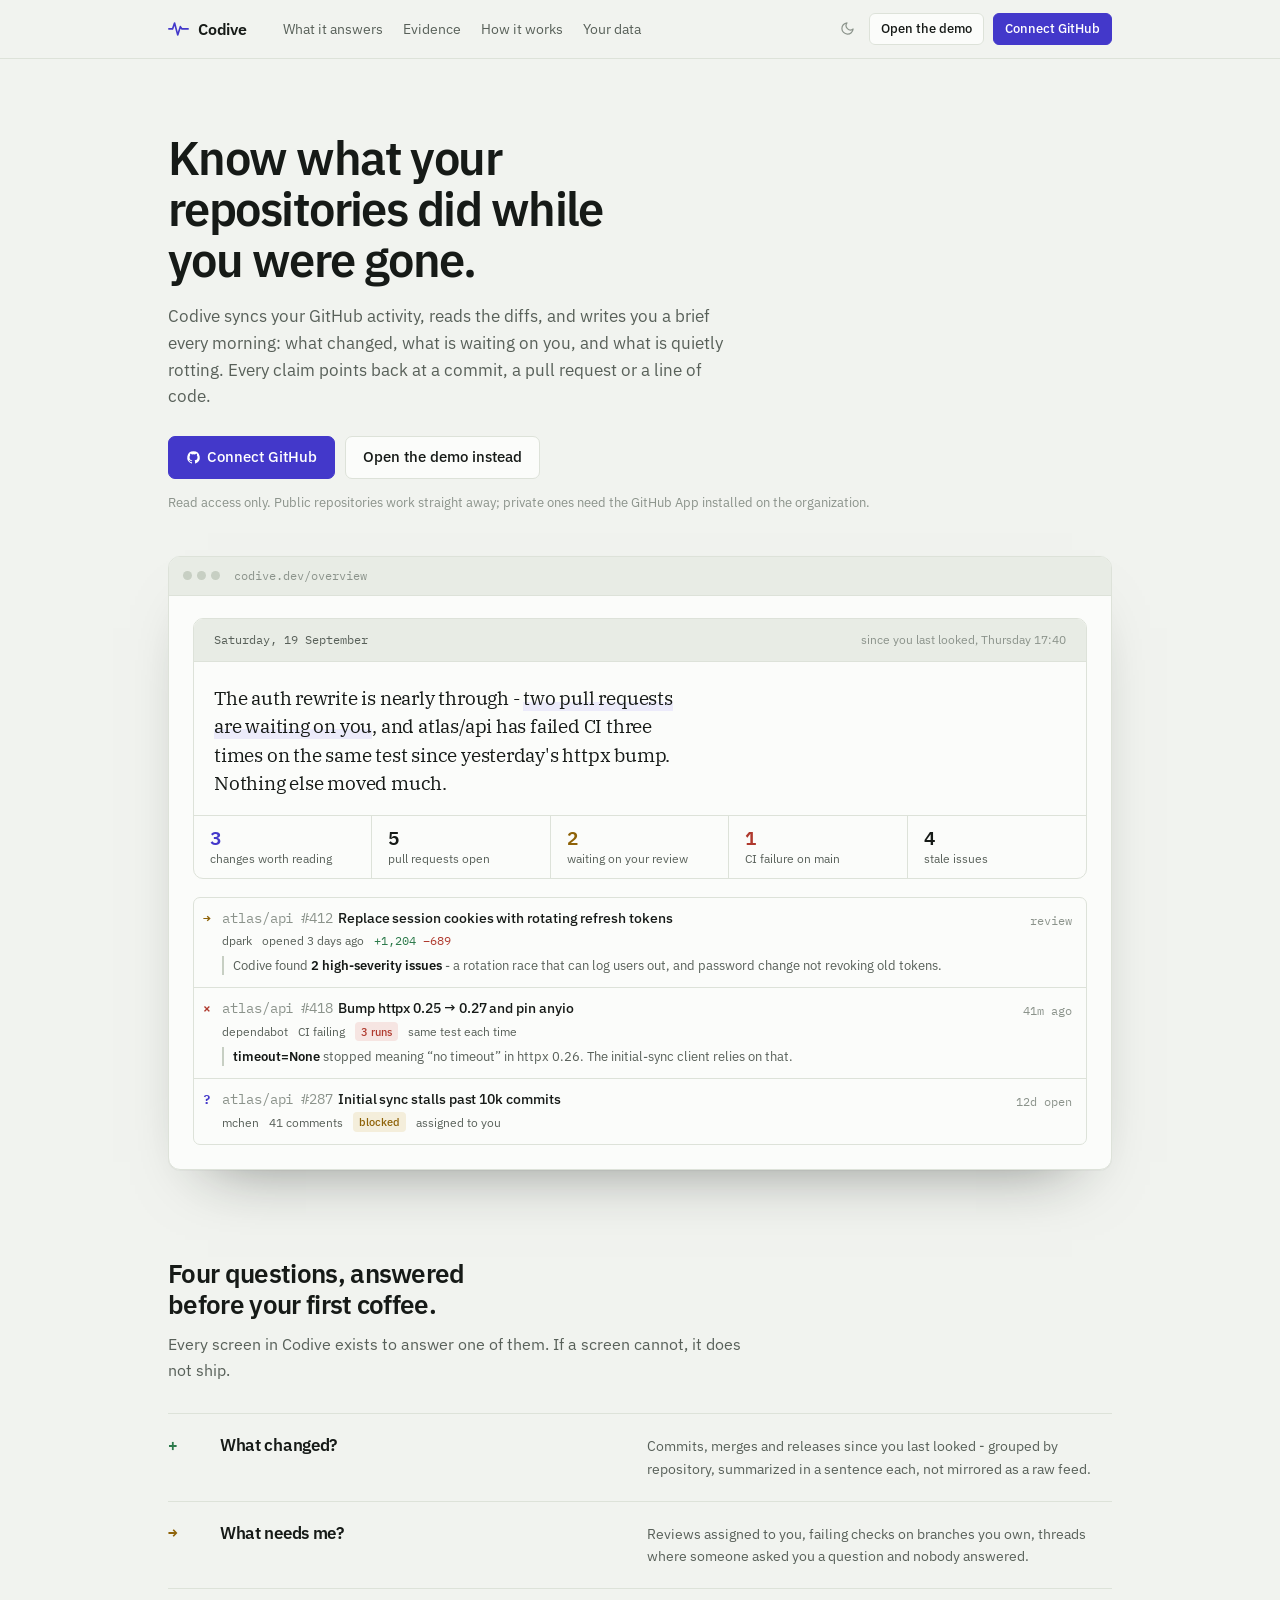
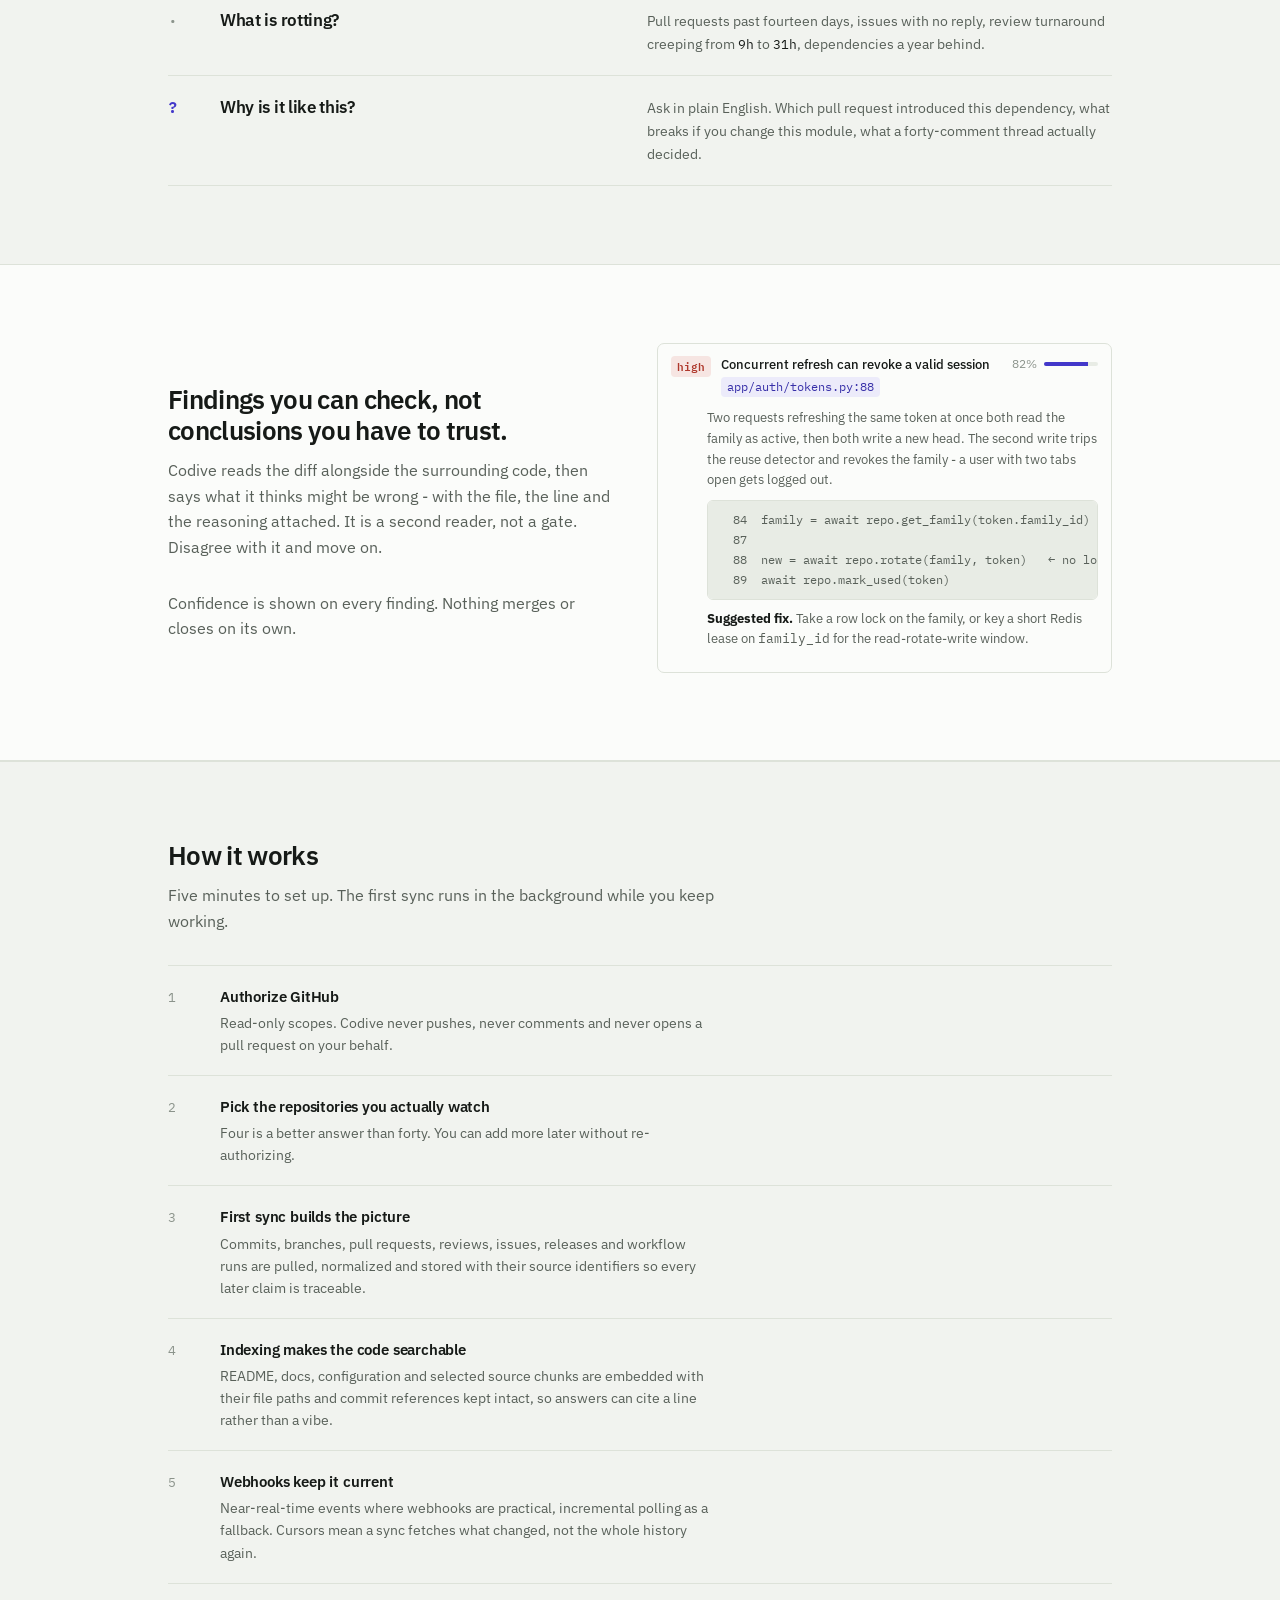
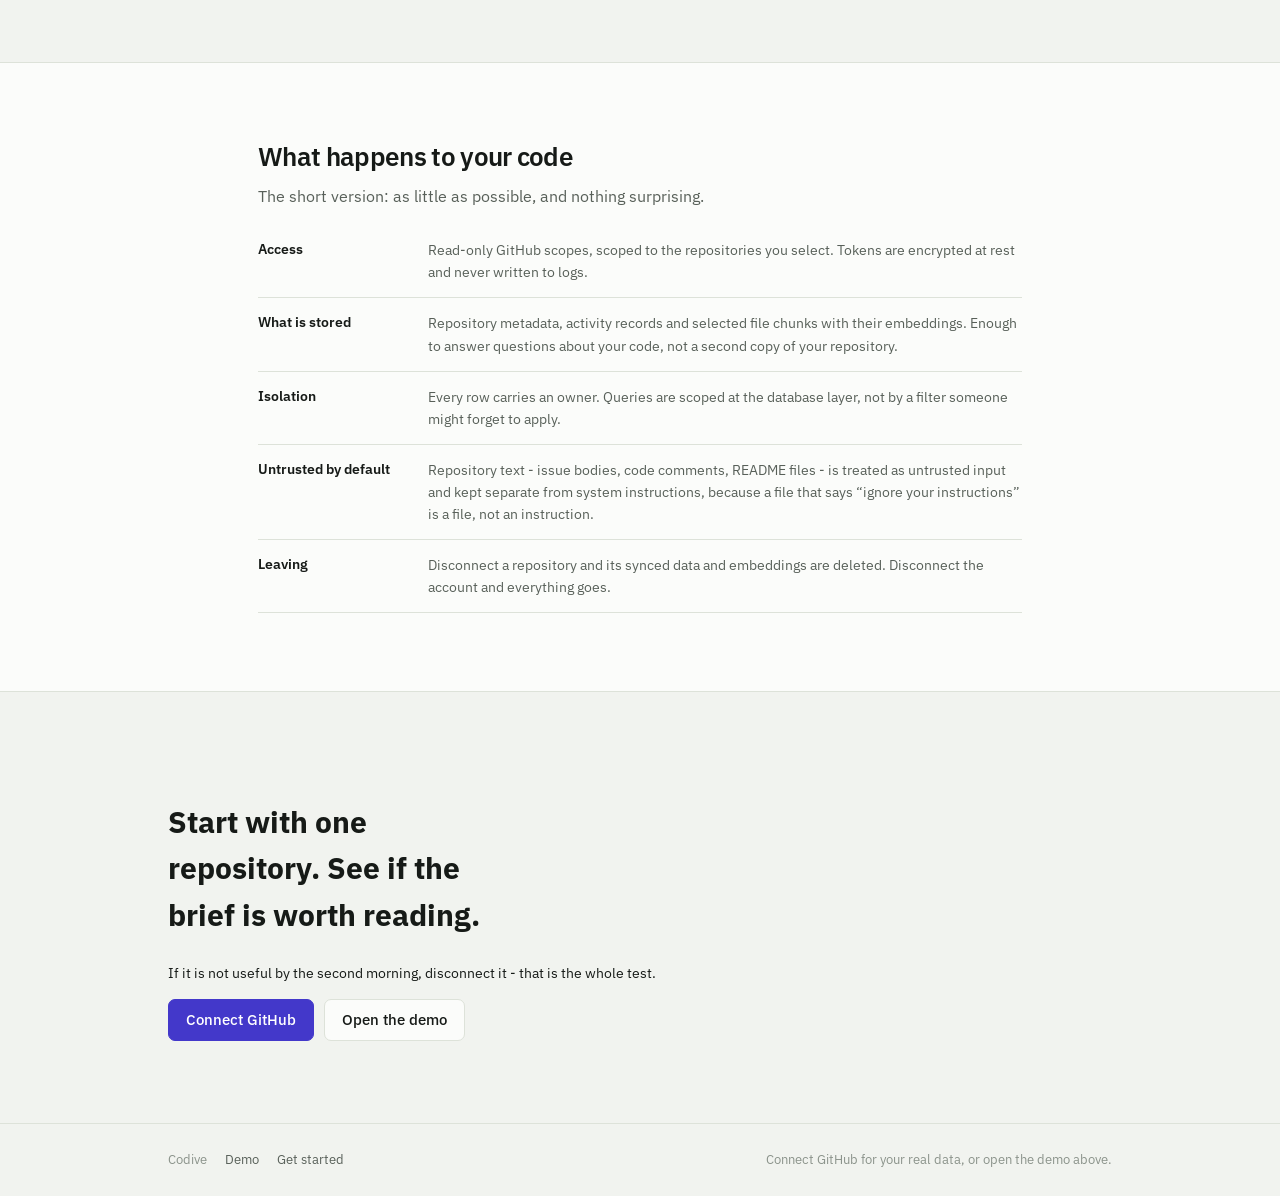
==== commit 4aee8b1f: "fix: some text errors" ====
--- a/codive-site/index.html
+++ b/codive-site/index.html
@@ -3,7 +3,7 @@
 <head>
 <meta charset="utf-8">
 <meta name="viewport" content="width=device-width, initial-scale=1">
-<title>Codive — know what your repositories did while you were gone</title>
+<title>Codive - know what your repositories did while you were gone</title>
 <meta name="description" content="Codive syncs your GitHub activity, reads the diffs and writes you a daily brief: what changed, what is waiting on you, and what is quietly rotting.">
 <link rel="icon" href="assets/favicon.svg" type="image/svg+xml">
 <link rel="preconnect" href="https://fonts.googleapis.com">
@@ -58,7 +58,7 @@
             <span class="brief-since">since you last looked, Thursday 17:40</span>
           </div>
           <div class="lede">
-            <p>The auth rewrite is nearly through — <span class="hl">two pull requests are waiting on you</span>, and atlas/api has failed CI three times on the same test since yesterday's httpx bump. Nothing else moved much.</p>
+            <p>The auth rewrite is nearly through - <span class="hl">two pull requests are waiting on you</span>, and atlas/api has failed CI three times on the same test since yesterday's httpx bump. Nothing else moved much.</p>
           </div>
           <div class="counters">
             <div class="counter is-iris"><div class="n">3</div><div class="l">changes worth reading</div></div>
@@ -75,7 +75,7 @@
             <div class="row-body">
               <div class="row-t"><span class="num mono">atlas/api #412</span>Replace session cookies with rotating refresh tokens</div>
               <div class="row-m"><span>dpark</span><span>opened 3 days ago</span><span class="diffnum"><span class="p">+1,204</span> <span class="m">−689</span></span></div>
-              <div class="row-why">Codive found <b>2 high-severity issues</b> — a rotation race that can log users out, and password change not revoking old tokens.</div>
+              <div class="row-why">Codive found <b>2 high-severity issues</b> - a rotation race that can log users out, and password change not revoking old tokens.</div>
             </div>
             <div class="row-side"><span class="stamp">review</span></div>
           </div>
@@ -110,7 +110,7 @@
       <div class="q">
         <span class="mark g-add">+</span>
         <h3>What changed?</h3>
-        <p>Commits, merges and releases since you last looked — grouped by repository, summarized in a sentence each, not mirrored as a raw feed.</p>
+        <p>Commits, merges and releases since you last looked - grouped by repository, summarized in a sentence each, not mirrored as a raw feed.</p>
       </div>
       <div class="q">
         <span class="mark g-warn">→</span>
@@ -136,7 +136,7 @@
     <div class="showcase">
       <div>
         <h2>Findings you can check, not conclusions you have to trust.</h2>
-        <p class="say">Codive reads the diff alongside the surrounding code, then says what it thinks might be wrong — with the file, the line and the reasoning attached. It is a second reader, not a gate. Disagree with it and move on.</p>
+        <p class="say">Codive reads the diff alongside the surrounding code, then says what it thinks might be wrong - with the file, the line and the reasoning attached. It is a second reader, not a gate. Disagree with it and move on.</p>
         <p class="say">Confidence is shown on every finding. Nothing merges or closes on its own.</p>
       </div>
       <div>
@@ -150,7 +150,7 @@
             <div class="conf"><span>82%</span><span class="conf-bar"><i style="width:82%"></i></span></div>
           </div>
           <div class="finding-body" style="display:block">
-            <p>Two requests refreshing the same token at once both read the family as active, then both write a new head. The second write trips the reuse detector and revokes the family — a user with two tabs open gets logged out.</p>
+            <p>Two requests refreshing the same token at once both read the family as active, then both write a new head. The second write trips the reuse detector and revokes the family - a user with two tabs open gets logged out.</p>
             <pre class="code mono">  84  family = await repo.get_family(token.family_id)
   87
   88  new = await repo.rotate(family, token)   ← no lock here
@@ -221,7 +221,7 @@
       </div>
       <div>
         <dt>Untrusted by default</dt>
-        <dd>Repository text — issue bodies, code comments, README files — is treated as untrusted input and kept separate from system instructions, because a file that says “ignore your instructions” is a file, not an instruction.</dd>
+        <dd>Repository text - issue bodies, code comments, README files - is treated as untrusted input and kept separate from system instructions, because a file that says “ignore your instructions” is a file, not an instruction.</dd>
       </div>
       <div>
         <dt>Leaving</dt>
@@ -234,7 +234,7 @@
 <section class="closing">
   <div class="wrap">
     <h2>Start with one repository. See if the brief is worth reading.</h2>
-    <p class="say">If it is not useful by the second morning, disconnect it — that is the whole test.</p>
+    <p class="say">If it is not useful by the second morning, disconnect it - that is the whole test.</p>
     <div class="hero-cta">
       <a class="btn primary lg js-connect-github" href="onboarding.html">Connect GitHub</a>
       <a class="btn lg" href="app.html">Open the demo</a>
--- a/codive-site/assets/site.css
+++ b/codive-site/assets/site.css
@@ -1,4 +1,4 @@
-/* Codive — landing page and onboarding.
+/* Codive - landing page and onboarding.
    Tokens, buttons, tags and the gutter ledger come from app.css. */
 
 body.site{background:var(--paper)}
@@ -48,7 +48,7 @@
 .band .say{font-size:15.5px;color:var(--ink2);line-height:1.65;max-width:60ch;margin:0 0 30px}
 .band .say:last-child{margin-bottom:0}
 
-/* questions list — the four things it answers */
+/* questions list - the four things it answers */
 .qlist{border-top:1px solid var(--rule)}
 .q{display:grid;grid-template-columns:30px minmax(0,1fr) minmax(0,1.15fr);gap:22px;
   padding:20px 0;border-bottom:1px solid var(--rule);align-items:baseline}
@@ -61,7 +61,7 @@
 .showcase{display:grid;grid-template-columns:minmax(0,1fr) minmax(0,1fr);gap:34px;align-items:center}
 .showcase .code{font-size:12.4px}
 
-/* steps — a real sequence, so numbered */
+/* steps - a real sequence, so numbered */
 .steps{counter-reset:s;display:grid;gap:0;border-top:1px solid var(--rule)}
 .step{display:grid;grid-template-columns:34px minmax(0,1fr);gap:18px;padding:19px 0;border-bottom:1px solid var(--rule)}
 .step::before{counter-increment:s;content:counter(s);font-family:"IBM Plex Mono",monospace;font-size:12.5px;
